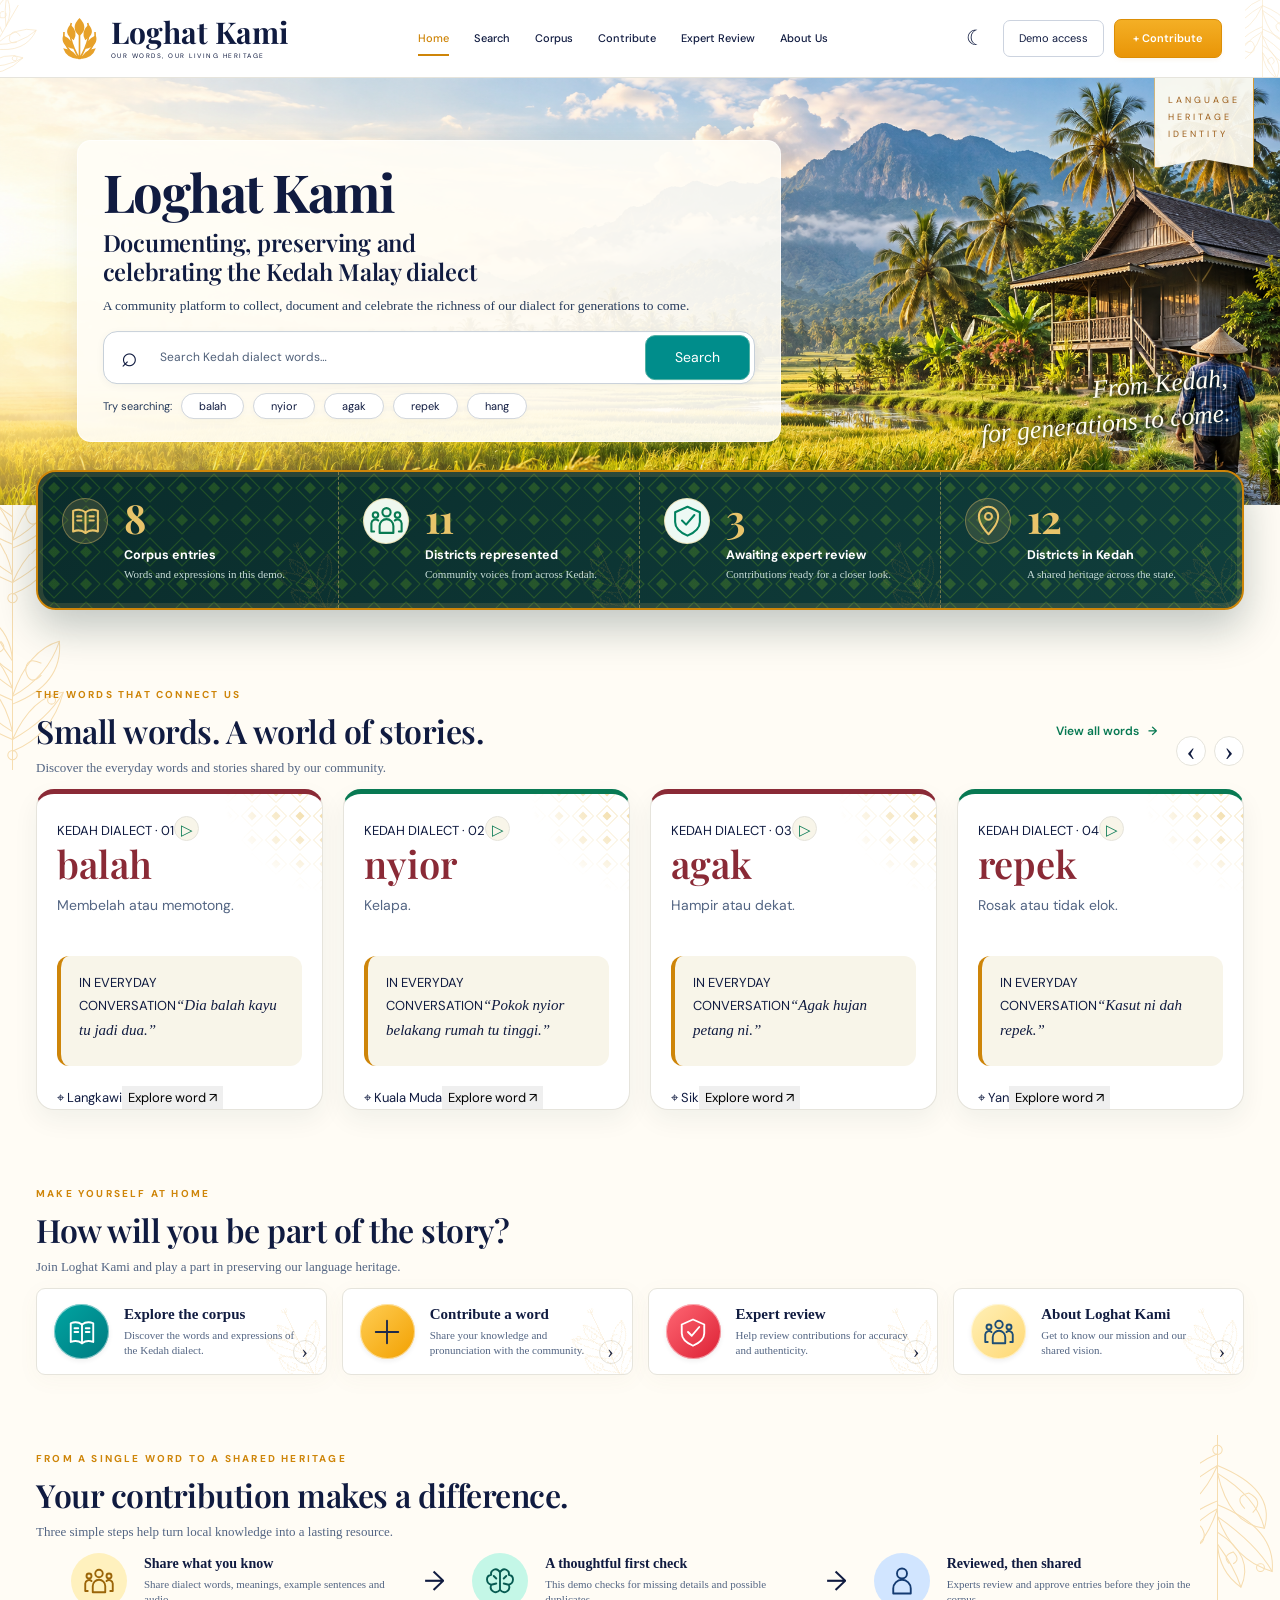
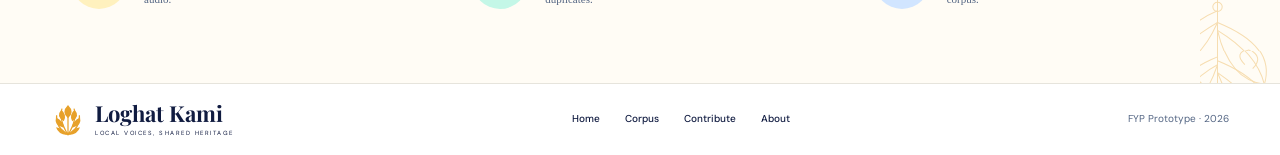
==== loghat-kami/index.html @ 86fd9ef3 "Design interface" ====
<!DOCTYPE html>
<html lang="en" data-theme="light">

<head>
    <meta charset="UTF-8">
    <script>
        try {
            document.documentElement.dataset.theme = JSON.parse(localStorage.getItem("lk-theme")) || "light"
        } catch {}
    </script>
    <meta name="viewport" content="width=device-width, initial-scale=1.0">
    <meta name="description" content="Loghat Kami — documenting and preserving the Kedah Malay dialect.">
    <title>Home · Loghat Kami</title>
    <link rel="stylesheet" href="css/style.css">
    <link rel="stylesheet" href="css/heritage.css">
    <link rel="stylesheet" href="css/home-lower.css">
    <script src="js/data.js" defer></script>
    <script src="js/app.js" defer></script>
</head>

<body><a class="skip" href="#main">Skip to content</a>
    <header><a class="brand" href="index.html"><span class="brand-icon" aria-hidden="true"><svg viewBox="0 0 50 60"
                    fill="none" xmlns="http://www.w3.org/2000/svg">
                    <path d="M25 55V9M25 55Q4 42 6 22M25 55Q46 42 44 22M25 55Q9 28 15 11M25 55Q41 28 35 11"
                        stroke="currentColor" stroke-width="2" />
                    <path
                        d="M25 5Q13 17 25 27Q37 17 25 5M14 13Q4 24 18 32Q24 22 14 13M36 13Q46 24 32 32Q26 22 36 13M5 26Q1 39 18 43Q18 32 5 26M45 26Q49 39 32 43Q32 32 45 26M5 42Q9 54 23 55Q19 44 5 42M45 42Q41 54 27 55Q31 44 45 42"
                        fill="currentColor" />
                </svg></span><span>Loghat Kami<small>OUR WORDS, OUR LIVING HERITAGE</small></span></a>
        <nav aria-label="Main navigation"><a href="index.html" aria-current="page">Home</a><a href="corpus.html?q=" class="search-nav">Search</a><a href="corpus.html">Corpus</a><a href="contribute.html">Contribute</a><a href="review.html">Expert Review</a><a href="about.html">About Us</a></nav>
        <div class="nav-actions"><button id="theme" class="icon-button" aria-label="Toggle colour theme">☀</button><button id="profile" class="outline">Demo access</button><a class="button gold small" href="contribute.html">+
                Contribute</a></div>
    </header>
    <main id="main" class="home-page">
        <section class="hero">
            <img class="hero-image" src="assets/kedah-heritage.png" alt="Golden Kedah paddy fields beneath mountains, with coconut palms, a traditional wooden house and a farmer." width="2172" height="724" fetchpriority="high">
            <div class="hero-content">
                <h1>Loghat Kami</h1>
                <h2>Documenting, preserving and<br>celebrating the Kedah Malay dialect</h2>
                <p>A community platform to collect, document and celebrate the richness of our dialect for generations to come.</p>
                <form class="search hero-search" action="corpus.html"><span aria-hidden="true">⌕</span><input name="q" aria-label="Search Kedah dialect words" placeholder="Search Kedah dialect words…"><button aria-label="Search">Search</button></form>
                <div class="suggestions"><span>Try searching:</span><a href="corpus.html?q=balah">balah</a><a href="corpus.html?q=nyior">nyior</a><a href="corpus.html?q=agak">agak</a><a href="corpus.html?q=repek">repek</a><a href="corpus.html?q=hang">hang</a></div>
            </div>
            <div class="heritage-ribbon">LANGUAGE<br>HERITAGE<br>IDENTITY</div>
            <div class="hero-note"><strong>From Kedah,<br>for generations to come.</strong></div>
        </section>
        <div class="home-lower">
            <section class="stats" id="home-stats" aria-label="Demo corpus statistics"></section>
            <section class="section featured-section">
                <div class="section-heading">
                    <div><span class="section-kicker">THE WORDS THAT CONNECT US</span>
                        <h2>Small words. A world of stories.</h2>
                        <p>Discover the everyday words and stories shared by our community.</p>
                    </div><a href="corpus.html" class="text-link">View all words &nbsp; →</a></div>
                <div class="featured-shell"><button class="carousel-arrow previous" id="featured-previous" aria-label="Previous featured words">‹</button>
                    <div id="featured" class="word-grid"></div><button class="carousel-arrow next" id="featured-next" aria-label="Next featured words">›</button></div>
            </section>
            <section class="section journey-section">
                <div class="section-heading">
                    <div><span class="section-kicker">MAKE YOURSELF AT HOME</span>
                        <h2>How will you be part of the story?</h2>
                        <p>Join Loghat Kami and play a part in preserving our language heritage.</p>
                    </div>
                </div>
                <div class="journey-grid">
                    <a class="journey-card" href="corpus.html"><span class="journey-icon teal">▤</span><span><strong>Explore the corpus</strong><small>Discover the words and expressions of the Kedah dialect.</small></span><b aria-hidden="true">›</b></a>
                    <a class="journey-card" href="contribute.html"><span class="journey-icon amber">＋</span><span><strong>Contribute a word</strong><small>Share your knowledge and pronunciation with the community.</small></span><b aria-hidden="true">›</b></a>
                    <a class="journey-card" href="review.html"><span class="journey-icon red">♧</span><span><strong>Expert review</strong><small>Help review contributions for accuracy and authenticity.</small></span><b aria-hidden="true">›</b></a>
                    <a class="journey-card" href="about.html"><span class="journey-icon cream">♧</span><span><strong>About Loghat Kami</strong><small>Get to know our mission and our shared vision.</small></span><b aria-hidden="true">›</b></a>
                </div>
            </section>
            <section class="section how-section">
                <div class="section-heading">
                    <div><span class="section-kicker">FROM A SINGLE WORD TO A SHARED HERITAGE</span>
                        <h2>Your contribution makes a difference.</h2>
                        <p>Three simple steps help turn local knowledge into a lasting resource.</p>
                    </div>
                </div>
                <div class="how-grid">
                    <div><span class="how-icon">♧</span><span><h3>Share what you know</h3><p>Share dialect words, meanings, example sentences and audio.</p></span></div><span class="flow-arrow" aria-hidden="true">→</span>
                    <div><span class="how-icon mint">✧</span><span><h3>A thoughtful first check</h3><p>This demo checks for missing details and possible duplicates.</p></span></div><span class="flow-arrow" aria-hidden="true">→</span>
                    <div><span class="how-icon blue">♙</span><span><h3>Reviewed, then shared</h3><p>Experts review and approve entries before they join the corpus.</p></span></div>
                </div>
            </section>
        </div>
    </main>
    <footer><a class="brand" href="index.html"><span class="brand-icon" aria-hidden="true"><svg viewBox="0 0 50 60"
                    fill="none" xmlns="http://www.w3.org/2000/svg">
                    <path d="M25 55V9M25 55Q4 42 6 22M25 55Q46 42 44 22M25 55Q9 28 15 11M25 55Q41 28 35 11"
                        stroke="currentColor" stroke-width="2" />
                    <path
                        d="M25 5Q13 17 25 27Q37 17 25 5M14 13Q4 24 18 32Q24 22 14 13M36 13Q46 24 32 32Q26 22 36 13M5 26Q1 39 18 43Q18 32 5 26M45 26Q49 39 32 43Q32 32 45 26M5 42Q9 54 23 55Q19 44 5 42M45 42Q41 54 27 55Q31 44 45 42"
                        fill="currentColor" />
                </svg></span><span>Loghat Kami<small>LOCAL VOICES, SHARED HERITAGE</small></span></a>
        <nav class="footer-nav" aria-label="Footer navigation"><a href="index.html">Home</a><a href="corpus.html">Corpus</a><a href="contribute.html">Contribute</a><a href="about.html">About</a></nav><span>FYP Prototype · 2026</span>
    </footer>
    <dialog id="detail"><button class="dialog-close icon-button" aria-label="Close">✕</button>
        <div id="detail-content"></div>
    </dialog>
    <div id="toast" role="status"></div>
</body>

</html>
---- loghat-kami/css/style.css ----
@import url('https://fonts.googleapis.com/css2?family=DM+Sans:wght@400;500;600;700&family=Playfair+Display:ital,wght@0,500;0,600;0,700;1,500;1,600&display=swap');
:root {
    --bg: #071c22;
    --surface: #0d2830;
    --surface2: #12343c;
    --text: #f2f0e8;
    --muted: #a0b4b5;
    --line: #28434a;
    --gold: #e4bd74;
    --gold-dark: #302611;
    --green: #78d5ae;
    --shadow: 0 16px 45px #0002;
    color-scheme: dark
}

html[data-theme=light] {
    --bg: #f8f5ed;
    --surface: #fffdf7;
    --surface2: #ecefe5;
    --text: #173632;
    --muted: #5b716c;
    --line: #d6dcd0;
    --gold: #936322;
    --gold-dark: #fff6e3;
    --green: #237b57;
    color-scheme: light
}

* {
    box-sizing: border-box
}

body {
    margin: 0;
    background: var(--bg);
    color: var(--text);
    font: 14px/1.65 'DM Sans', Arial, sans-serif
}

h1,
h2,
h3,
.brand {
    font-family: 'Playfair Display', Georgia, serif
}

h1,
h2,
h3,
p {
    margin-top: 0
}

h1 {
    font-size: clamp(38px, 4.6vw, 68px);
    line-height: 1.15;
    font-weight: 500;
    letter-spacing: -1.5px
}

h2 {
    font-size: 30px;
    line-height: 1.3;
    font-weight: 500
}

h3 {
    font-size: 29px;
    margin-bottom: 8px
}

a {
    color: inherit;
    text-decoration: none
}

button,
input,
textarea,
select {
    font: inherit
}

button,
a,
input,
select,
textarea {
    -webkit-tap-highlight-color: transparent
}

button,
.button {
    cursor: pointer
}

button:focus-visible,
a:focus-visible {
    outline: 3px solid var(--gold);
    outline-offset: 4px
}

button {
    border: 0
}

header {
    height: 100px;
    display: flex;
    align-items: center;
    justify-content: space-between;
    padding: 0 5%;
    gap: 25px;
    border-bottom: 1px solid var(--line)
}

.brand {
    display: flex;
    align-items: center;
    gap: 10px;
    font-size: 28px;
    font-weight: 600;
    white-space: nowrap;
    line-height: 1.2
}

.brand-icon {
    font-size: 55px;
    color: var(--gold);
    line-height: 1
}

.brand small {
    display: block;
    font: 8px/2.5 'DM Sans', Arial, sans-serif;
    letter-spacing: 2px
}

.nav-actions,
nav {
    display: flex;
    align-items: center;
    gap: 24px
}

nav a {
    font-size: 12px;
    position: relative;
    padding: 38px 0
}

nav a[aria-current] {
    color: var(--gold)
}

nav a[aria-current]:after {
    content: '';
    position: absolute;
    height: 2px;
    background: var(--gold);
    bottom: 23px;
    left: 0;
    right: 0
}

.nav-actions {
    gap: 12px
}

.button,
button.gold {
    display: inline-flex;
    align-items: center;
    justify-content: center;
    border-radius: 5px;
    padding: 13px 22px;
    font-weight: 600
}

.gold {
    background: #e4bd74;
    color: #192b26
}

.small {
    padding: 10px 17px
}

.outline {
    background: transparent;
    border: 1px solid var(--line);
    border-radius: 5px;
    color: var(--text);
    padding: 10px 16px
}

.icon-button {
    background: transparent;
    color: var(--gold);
    font-size: 22px;
    padding: 8px
}

.hero {
    position: relative;
    min-height: 580px;
    background: linear-gradient(90deg, #061d23 1%, #061d23e8 27%, #061d2350 65%, #061d230a), url('../assets/kedah.svg') center 58%/cover;
    color: #fff7e8;
    padding: 66px 7% 85px;
    overflow: hidden
}

.hero:before {
    content: '✥';
    position: absolute;
    left: -50px;
    top: 25px;
    font-size: 250px;
    opacity: .1;
    color: #f0c879
}

.hero-content {
    position: relative;
    max-width: 610px
}

.eyebrow {
    font-size: 10px;
    letter-spacing: 2.8px;
    color: var(--gold);
    font-weight: 700;
    display: block;
    margin-bottom: 18px
}

.hero h1 {
    margin-bottom: 22px
}

.hero h1 em,
h1 em {
    color: #e8c98b;
    font-weight: 500
}

.hero p {
    max-width: 460px;
    color: #ccd5cc;
    font-size: 15px;
    line-height: 1.8;
    margin-bottom: 28px
}

.search {
    display: flex;
    align-items: center;
    background: var(--surface);
    border: 1px solid var(--line);
    border-radius: 6px;
    padding: 5px 6px 5px 16px;
    gap: 10px
}

.search input {
    border: 0 !important;
    background: transparent !important;
    margin: 0 !important;
    box-shadow: none !important;
    min-width: 0;
    width: 100%;
    padding: 10px !important;
    color: var(--text)
}

.hero-search {
    max-width: 530px;
    background: #092b30;
    border-color: #4c7669;
    color: #eee
}

.hero-search input {
    color: #fff
}

.search button {
    background: #e4bd74;
    color: #16302d;
    border-radius: 4px;
    padding: 11px 21px
}

.suggestions {
    display: flex;
    align-items: center;
    gap: 10px;
    color: #c4cfc6;
    font-size: 11px;
    margin-top: 14px
}

.suggestions a {
    border: 1px solid #7c95826b;
    padding: 3px 15px;
    border-radius: 20px
}

.hero-note {
    position: absolute;
    right: 7%;
    bottom: 120px;
    text-align: right;
    display: grid;
    gap: 13px
}

.hero-note strong {
    font: italic 30px/1.4 Georgia, serif;
    color: #fff0c9
}

.hero-note span {
    font-size: 9px;
    letter-spacing: 2px
}

.hero-bottom {
    position: absolute;
    bottom: 0;
    left: 0;
    right: 0;
    padding: 20px 7%;
    background: #09232bbf;
    border-top: 1px solid #d4b56a33;
    font-size: 9px;
    letter-spacing: 2px;
    display: flex;
    justify-content: space-between;
    color: #e6d1a4
}

.stats {
    display: grid;
    grid-template-columns: repeat(4, 1fr);
    margin: 0 7%;
    border-bottom: 1px solid var(--line)
}

.stat {
    padding: 26px 25px;
    display: flex;
    gap: 16px;
    align-items: center;
    border-right: 1px solid var(--line)
}

.stat:last-child {
    border: 0
}

.stat-icon {
    font-size: 25px;
    color: var(--gold)
}

.stat strong {
    display: block;
    font: 26px Georgia, serif;
    line-height: 1.4
}

.stat small {
    font-size: 10px;
    color: var(--muted)
}

.section {
    margin: 55px 7%
}

.section-heading {
    display: flex;
    align-items: end;
    justify-content: space-between;
    gap: 20px;
    margin-bottom: 25px
}

.section-heading h2 {
    margin: 0
}

.section-heading .eyebrow {
    margin-bottom: 8px
}

.text-link {
    font-size: 12px;
    color: var(--gold)
}

.word-grid {
    display: grid;
    grid-template-columns: repeat(4, minmax(0, 1fr));
    gap: 20px
}

.word-card {
    border: 1px solid var(--line);
    background: var(--surface);
    border-radius: 8px;
    overflow: hidden;
    transition: transform .2s, box-shadow .2s
}

.word-card:hover {
    transform: translateY(-4px);
    box-shadow: var(--shadow)
}

.word-body {
    padding: 22px 20px 15px;
    min-height: 183px
}

.word-title {
    display: flex;
    justify-content: space-between;
    align-items: start
}

.word-title h3 {
    font-size: 29px
}

.audio-button {
    border: 1px solid var(--line);
    background: var(--surface2);
    color: var(--gold);
    border-radius: 50%;
    width: 31px;
    height: 31px
}

.word-card p {
    color: var(--muted);
    font-size: 12px;
    min-height: 40px;
    margin-bottom: 12px
}

.word-meta {
    display: flex;
    justify-content: space-between;
    font-size: 10px;
    color: var(--muted)
}

.badge {
    font-size: 9px;
    display: inline-block;
    border: 1px solid #59947a66;
    color: var(--green);
    background: #4b997515;
    padding: 3px 8px;
    border-radius: 20px
}

.word-landscape {
    height: 105px;
    background: linear-gradient(0deg, #092b3033, #092b3000), url('../assets/kedah.svg') center 60%/cover;
    border-top: 1px solid var(--line);
    display: flex;
    align-items: end;
    justify-content: end;
    padding: 10px
}

.word-landscape button {
    font-size: 10px;
    background: #072329c9;
    color: #fff;
    border: 1px solid #ffffff33;
    padding: 5px 10px;
    border-radius: 3px
}

.word-card:nth-child(2n) .word-landscape {
    background-position: 85% 65%
}

.journey {
    display: grid;
    grid-template-columns: 1.1fr 1fr;
    background: var(--surface);
    border: 1px solid var(--line);
    padding: 38px 45px;
    border-radius: 8px;
    gap: 70px
}

.journey p {
    color: var(--muted);
    font-size: 13px
}

.steps>div {
    display: flex;
    gap: 20px;
    margin: 0 0 20px
}

.steps b {
    font: italic 24px Georgia;
    color: var(--gold);
    border-bottom: 1px solid var(--line)
}

.steps span {
    font-size: 12px;
    color: var(--muted)
}

.steps strong {
    display: block;
    font-size: 14px;
    color: var(--text)
}

footer {
    margin-top: 70px;
    padding: 32px 7%;
    border-top: 1px solid var(--line);
    display: flex;
    align-items: center;
    justify-content: space-between;
    gap: 25px
}

footer .brand {
    font-size: 23px
}

footer p,
footer>span {
    font-size: 11px;
    color: var(--muted);
    margin: 0
}

.page {
    max-width: 1250px;
    margin: 0 auto;
    padding: 45px 45px 20px;
    min-height: 65vh
}

.page-intro {
    margin: 0 0 30px;
    max-width: 800px
}

.page-intro h1 {
    font-size: 43px;
    margin-bottom: 14px
}

.page-intro p,
.muted {
    color: var(--muted);
    font-size: 12px
}

.panel {
    padding: 27px;
    background: var(--surface);
    border: 1px solid var(--line);
    border-radius: 8px
}

.panel h2 {
    font-size: 23px;
    margin-bottom: 15px
}

.panel p {
    line-height: 1.8
}

.workflow {
    display: flex;
    gap: 35px;
    padding: 17px 0;
    margin-bottom: 26px;
    border-block: 1px solid var(--line);
    color: var(--muted);
    font-size: 12px
}

.workflow .active {
    color: var(--gold)
}

.contribution-layout {
    display: grid;
    grid-template-columns: 1.3fr 1fr;
    gap: 24px
}

label {
    display: block;
    font-size: 12px;
    margin: 17px 0
}

input,
textarea,
select {
    width: 100%;
    padding: 12px 14px;
    background: var(--bg);
    color: var(--text);
    border: 1px solid var(--line);
    border-radius: 5px;
    margin-top: 7px
}

input:focus,
textarea:focus,
select:focus {
    outline: 1px solid var(--gold)
}

textarea {
    resize: vertical;
    min-height: 95px
}

.location-card {
    background: var(--surface2);
    display: flex;
    align-items: center;
    gap: 15px;
    padding: 20px;
    font-size: 30px;
    color: var(--gold);
    border-radius: 5px
}

.location-card strong {
    display: block;
    font-size: 12px;
    color: var(--text)
}

.location-card small {
    font-size: 10px;
    display: block;
    color: var(--muted)
}

.upload {
    display: flex;
    align-items: center;
    flex-direction: column;
    border: 1px dashed #72918c;
    border-radius: 6px;
    padding: 20px 12px;
    gap: 8px;
    color: var(--gold);
    font-size: 22px
}

.upload strong {
    font-size: 12px
}

.upload small {
    font-size: 10px;
    color: var(--muted)
}

.upload input {
    font-size: 10px;
    padding: 6px
}

.full {
    width: 100%
}

audio {
    width: 100%;
    margin: 10px 0
}

.notice {
    display: flex;
    align-items: start;
    gap: 12px;
    border: 1px solid #5483a44d;
    background: #5180aa12;
    padding: 16px 20px;
    color: var(--muted);
    font-size: 12px;
    border-radius: 6px;
    margin: 20px 0
}

.form-actions {
    grid-column: 1/-1;
    display: flex;
    justify-content: end;
    gap: 12px
}

.toolbar {
    display: flex;
    gap: 14px;
    align-items: center;
    margin-top: 28px
}

.toolbar .search {
    flex: 1
}

.toolbar select {
    width: 180px;
    margin: 0
}

.toolbar button {
    white-space: nowrap
}

.pagination {
    display: flex;
    justify-content: center;
    gap: 8px;
    margin: 25px
}

.pagination button {
    padding: 7px 14px;
    border-radius: 4px;
    background: var(--surface);
    color: var(--text);
    border: 1px solid var(--line)
}

.pagination button.active {
    background: var(--gold);
    color: var(--bg)
}

.screen-grid,
.about-grid {
    display: grid;
    grid-template-columns: 1fr 1fr;
    gap: 24px
}

.score {
    width: 120px;
    height: 120px;
    border-radius: 50%;
    border: 9px solid var(--green);
    display: flex;
    align-items: center;
    justify-content: center;
    font: 26px Georgia;
    color: var(--green);
    margin: 25px auto
}

.checklist {
    padding-left: 20px;
    line-height: 2.3;
    font-size: 12px
}

.review-grid {
    display: grid;
    grid-template-columns: 300px 1fr;
    gap: 24px;
    margin-top: 25px
}

.page .stats {
    margin: 0
}

.review-item {
    display: block;
    text-align: left;
    background: var(--bg);
    color: var(--text);
    border: 1px solid var(--line);
    padding: 14px;
    width: 100%;
    border-radius: 5px;
    margin-top: 12px
}

.review-item.selected {
    border-color: var(--gold)
}

.review-item small {
    display: block;
    color: var(--muted)
}

.review-actions {
    display: flex;
    gap: 10px;
    flex-wrap: wrap;
    margin-top: 25px
}

.danger {
    color: #f5a395;
    border-color: #934e4e
}

.table-wrap {
    overflow-x: auto;
    grid-column: 1/-1
}

table {
    width: 100%;
    border-collapse: collapse;
    text-align: left;
    background: var(--surface);
    font-size: 12px
}

th,
td {
    padding: 16px;
    border-bottom: 1px solid var(--line)
}

th {
    color: var(--gold)
}

.empty {
    text-align: center;
    padding: 50px;
    grid-column: 1/-1;
    border: 1px dashed var(--line);
    border-radius: 8px;
    color: var(--muted)
}

dialog {
    max-width: 550px;
    width: 90%;
    background: var(--surface);
    color: var(--text);
    border: 1px solid var(--line);
    border-radius: 10px;
    padding: 35px;
    box-shadow: var(--shadow)
}

dialog::backdrop {
    background: #0009;
    backdrop-filter: blur(4px)
}

.dialog-close {
    position: absolute;
    right: 12px;
    top: 10px
}

dl {
    display: grid;
    grid-template-columns: 95px 1fr;
    gap: 12px;
    font-size: 12px
}

dt {
    color: var(--muted)
}

dd {
    margin: 0;
    overflow-wrap: anywhere
}

#toast {
    position: fixed;
    bottom: 25px;
    left: 50%;
    transform: translateX(-50%);
    padding: 14px 24px;
    background: var(--text);
    color: var(--bg);
    border-radius: 6px;
    box-shadow: var(--shadow);
    display: none;
    z-index: 20;
    max-width: 90%;
    font-size: 12px
}

.skip {
    position: absolute;
    top: -80px
}

.skip:focus {
    top: 5px;
    left: 5px;
    background: var(--surface);
    padding: 10px;
    z-index: 100
}

.sr-only {
    position: absolute;
    width: 1px;
    height: 1px;
    overflow: hidden;
    clip: rect(0, 0, 0, 0)
}

.panel .eyebrow {
    margin-top: 10px
}

.review-edit {
    display: grid;
    grid-template-columns: 1fr 1fr;
    gap: 0 15px
}

.review-edit .span {
    grid-column: 1/-1
}

button:disabled {
    opacity: .5;
    cursor: not-allowed
}

@media(min-width:1600px) {
    header {
        padding-inline: 7%
    }
    .hero {
        min-height: 650px;
        padding-top: 95px
    }
    .hero-content {
        max-width: 660px
    }
}

@media(max-width:1100px) {
    header {
        height: auto;
        flex-wrap: wrap;
        padding: 20px 5%
    }
    nav {
        order: 3;
        width: 100%;
        justify-content: center
    }
    nav a {
        padding: 10px 0
    }
    nav a[aria-current]:after {
        bottom: 0
    }
    .word-grid {
        grid-template-columns: repeat(2, 1fr)
    }
    .hero-note {
        right: 5%
    }
    .hero-content {
        max-width: 560px
    }
    .stat {
        padding: 22px 10px;
        gap: 10px
    }
    .journey {
        gap: 30px
    }
    .toolbar {
        flex-wrap: wrap
    }
    .toolbar .search {
        flex-basis: 100%
    }
}

@media(max-width:650px) {
    header {
        gap: 12px
    }
    .brand {
        font-size: 24px
    }
    .nav-actions {
        margin-left: auto
    }
    .nav-actions .small {
        display: none
    }
    #profile {
        font-size: 10px;
        padding: 7px
    }
    nav {
        gap: 20px;
        overflow: auto;
        justify-content: flex-start
    }
    nav a {
        font-size: 11px;
        white-space: nowrap
    }
    .hero {
        padding: 45px 6% 95px;
        min-height: 570px;
        background-position: 65% center
    }
    .hero-note {
        display: none
    }
    .hero h1 {
        font-size: 46px
    }
    .hero p {
        font-size: 13px
    }
    .hero-bottom {
        font-size: 8px;
        padding: 20px 6%
    }
    .hero-bottom span {
        display: none
    }
    .suggestions {
        gap: 6px
    }
    .suggestions a {
        padding: 3px 10px
    }
    .stats {
        grid-template-columns: repeat(2, 1fr);
        margin: 0 6%
    }
    .stat {
        border-bottom: 1px solid var(--line);
        padding: 20px 8px
    }
    .stat:nth-child(2) {
        border-right: 0
    }
    .section {
        margin: 38px 6%
    }
    .section-heading {
        align-items: start
    }
    .section-heading h2 {
        font-size: 26px
    }
    .section-heading .text-link {
        max-width: 95px;
        text-align: right
    }
    .eyebrow {
        font-size: 8px;
        letter-spacing: 2px
    }
    .word-grid {
        gap: 12px
    }
    .word-body {
        padding: 17px 13px;
        min-height: 190px
    }
    .word-title h3 {
        font-size: 26px
    }
    .word-meta {
        gap: 5px;
        flex-wrap: wrap
    }
    .journey {
        grid-template-columns: 1fr;
        padding: 25px;
        gap: 20px
    }
    .page {
        padding: 30px 6%
    }
    .page-intro h1 {
        font-size: 34px
    }
    .contribution-layout,
    .screen-grid,
    .about-grid,
    .review-grid {
        grid-template-columns: 1fr
    }
    .workflow {
        gap: 15px;
        font-size: 10px
    }
    .panel {
        padding: 21px
    }
    .toolbar select {
        width: calc(50% - 8px)
    }
    .review-edit {
        grid-template-columns: 1fr
    }
    .review-edit .span {
        grid-column: auto
    }
    footer {
        flex-wrap: wrap;
        padding: 25px 6%;
        margin-top: 40px
    }
    footer p {
        display: none
    }
    .form-actions .button {
        font-size: 12px;
        padding: 12px
    }
    .review-actions button {
        flex: 1
    }
    .toolbar .outline {
        width: 100%
    }
}

.search button {
    flex-shrink: 0;
    white-space: nowrap
}

.brand-icon svg {
    display: block;
    width: 43px;
    height: 50px
}

.hero:before {
    content: '';
    width: 100px;
    height: 100px;
    left: -50px;
    top: 35px;
    border: 1px solid #d6b572;
    transform: rotate(45deg);
    box-shadow: 0 0 0 12px #d6b57222, 0 0 0 24px #d6b57222
}

.panel {
    position: relative
}

.panel:before {
    content: '';
    position: absolute;
    top: 7px;
    left: 7px;
    width: 13px;
    height: 13px;
    border-top: 1px solid var(--gold);
    border-left: 1px solid var(--gold);
    opacity: .6;
    pointer-events: none
}
---- loghat-kami/css/heritage.css ----
/* Shared heritage design: normal mode and night mode. */

:root,
html[data-theme="light"] {
    --bg: #fffcf5;
    --surface: #fff;
    --surface2: #f8f5e9;
    --text: #101b40;
    --muted: #536583;
    --line: #e6e4dc;
    --gold: #ce8509;
    --gold-dark: #fff0c7;
    --green: #087953;
    --shadow: 0 5px 22px #967c3a0b;
    --hero-wash: linear-gradient(90deg, #fffdf7f5 0%, #fffdf7dc 28%, #fffdf78a 45%, #fffdf700 68%);
    color-scheme: light
}

html[data-theme="dark"] {
    --bg: #0c1726;
    --surface: #132338;
    --surface2: #1b3045;
    --text: #f4efe2;
    --muted: #aebdd0;
    --line: #2c3e53;
    --gold: #eab654;
    --gold-dark: #332b1c;
    --green: #7bd4af;
    --shadow: 0 5px 22px #0002;
    --hero-wash: linear-gradient(90deg, #0c1726f5 0%, #0c1726dc 28%, #0c17268a 48%, #0c172611 80%);
    color-scheme: dark
}

body {
    background: var(--bg);
    font-size: 13px;
    position: relative
}

body:before,
body:after {
    content: '';
    position: absolute;
    z-index: -1;
    pointer-events: none;
    width: 130px;
    height: 320px;
    background: url('../assets/heritage-motif.svg') left top/125px auto repeat-y;
    opacity: .35;
    top: 450px
}

body:before {
    left: -50px
}

body:after {
    right: 0;
    bottom: 0;
    top: auto;
    width: 80px;
    transform: rotate(180deg)
}

header {
    height: 78px;
    padding: 0 4.5%;
    gap: 28px;
    background: var(--surface);
    position: relative;
    z-index: 2
}

header:before,
header:after {
    content: '';
    position: absolute;
    pointer-events: none;
    top: 0;
    bottom: 0;
    width: 70px;
    background: url('../assets/heritage-motif.svg') center/75px auto;
    opacity: .28
}

header:before {
    left: -36px;
    transform: rotate(30deg)
}

header:after {
    right: 0;
    width: 35px;
    transform: rotate(180deg)
}

.brand {
    font-size: 30px;
    gap: 10px;
    font-weight: 700;
    color: var(--text)
}

.brand small {
    font-size: 6.5px;
    letter-spacing: 1.5px;
    line-height: 2
}

.brand-icon {
    color: #e7a12a
}

.brand-icon svg {
    width: 43px;
    height: 49px
}

nav {
    gap: 25px
}

nav a {
    padding: 26px 0;
    font-size: 11px;
    font-weight: 500;
    white-space: nowrap
}

nav a[aria-current] {
    color: var(--gold)
}

nav a[aria-current]:after {
    bottom: 18px
}

.nav-actions {
    gap: 10px
}

.nav-actions .outline {
    padding: 8px 15px;
    font-size: 11px;
    border-color: #ccd3df
}

.nav-actions .small {
    padding: 9px 18px;
    font-size: 11px
}

.gold {
    background: linear-gradient(#f4af25, #e99507);
    color: #fff!important;
    border: 1px solid #dc8e06;
    box-shadow: 0 2px 4px #ce850911
}

.button,
button.gold,
.outline {
    border-radius: 7px
}

.icon-button {
    color: var(--text);
    font-size: 21px
}

.hero {
    min-height: 370px;
    padding: 34px 12% 25px;
    background: var(--hero-wash), url('../assets/kedah-heritage.png') center 57%/cover;
    color: var(--text);
    isolation: isolate
}

.hero:before {
    display: block;
    content: '';
    width: 145px;
    height: 100%;
    top: 0;
    left: -20px;
    transform: none;
    box-shadow: none;
    border: 0;
    background: url('../assets/heritage-motif.svg') center/140px 200px repeat-y;
    opacity: .55;
    z-index: -1
}

.hero-content {
    max-width: 690px
}

.hero h1 {
    font-size: clamp(46px, 4.7vw, 70px);
    font-weight: 700;
    letter-spacing: -2px;
    margin: 0 0 2px;
    line-height: 1.1
}

.hero h2 {
    font: 500 clamp(20px, 2.05vw, 29px)/1.18 'Playfair Display', Georgia, serif;
    margin: 6px 0 9px;
    letter-spacing: -.3px
}

.hero p {
    font: 15px/1.55 Georgia, serif;
    color: var(--text);
    max-width: 570px;
    margin-bottom: 18px
}

.hero-search {
    max-width: 690px;
    background: var(--surface);
    color: var(--text);
    border: 1px solid var(--line);
    border-radius: 14px;
    padding: 3px 4px 3px 17px;
    box-shadow: 0 2px 10px #10264a0b;
    gap: 12px
}

.hero-search>span {
    font-size: 28px;
    line-height: 1
}

.hero-search input {
    color: var(--text);
    font-size: 12px
}

.hero-search button {
    background: #008d8b;
    color: #fff;
    padding: 10px 29px;
    border: 1px solid #50b0a3;
    border-radius: 10px;
    font-size: 14px
}

.suggestions {
    color: var(--text);
    font-size: 10px;
    gap: 9px;
    margin-top: 9px;
    flex-wrap: wrap
}

.suggestions a {
    background: var(--surface);
    border: 1px solid var(--line);
    padding: 3px 17px;
    box-shadow: 0 2px 7px #172d4d07
}

.suggestions a:hover {
    border-color: var(--gold);
    color: var(--gold)
}

.hero-note {
    right: 9%;
    bottom: 145px;
    transform: rotate(-8deg);
    text-shadow: 0 2px 4px #34442d
}

.hero-note strong {
    color: #fffdf3;
    font: italic 27px/1.35 Georgia, serif;
    font-weight: 500
}

.heritage-ribbon {
    position: absolute;
    right: 2%;
    top: 0;
    letter-spacing: 3px;
    font-size: 9px;
    line-height: 1.9;
    padding: 22px 16px 31px;
    border: 1px solid #d59b35;
    border-top: none;
    color: #9b5c17;
    background: #fffcf1ed;
    clip-path: polygon(0 0, 100% 0, 100% 100%, 50% 90%, 0 100%)
}

.home-page .stats {
    position: relative;
    margin: 0 3%;
    padding: 0;
    gap: 15px;
    border: 0;
    transform: translateY(-1px)
}

.stat {
    background: var(--surface);
    border: 1px solid var(--line)!important;
    border-radius: 10px;
    box-shadow: var(--shadow);
    padding: 16px 20px;
    gap: 18px;
    position: relative;
    overflow: hidden;
    min-height: 105px
}

.stat:after,
.journey-card:after {
    content: '';
    position: absolute;
    pointer-events: none;
    right: -11px;
    bottom: -23px;
    width: 68px;
    height: 92px;
    background: url('../assets/heritage-motif.svg') center/65px auto;
    opacity: .22;
    transform: rotate(-25deg)
}

.stat-icon {
    flex: 0 0 58px;
    width: 58px;
    height: 58px;
    border-radius: 50%;
    display: grid;
    place-items: center;
    background: #fff6d9;
    color: #d69112;
    font-size: 33px
}

.stat:nth-child(2) .stat-icon {
    background: #eff8ef;
    color: #087a52
}

.stat:nth-child(3) .stat-icon {
    background: #edf9f4;
    color: #00815f
}

.stat strong {
    font: bold 27px/1.1 Georgia, serif;
    color: var(--text)
}

.stat-title {
    display: block;
    font: 15px/1.45 Georgia, serif;
    margin: 2px 0
}

.stat small {
    display: block;
    max-width: 190px;
    font: 11px/1.35 Georgia, serif;
    color: var(--muted)
}

.section {
    margin: 22px 4.2%
}

.section-heading {
    margin-bottom: 12px;
    align-items: center;
    gap: 14px
}

.section-heading h2 {
    font-weight: 700;
    font-size: 25px;
    line-height: 1.2;
    letter-spacing: -.5px;
    display: flex;
    align-items: center;
    gap: 10px
}

.heading-mark {
    color: #dc940e;
    font-size: 39px;
    line-height: .75;
    font-family: Georgia, serif
}

.section-heading p {
    font: 13px/1.4 Georgia, serif;
    color: var(--muted);
    margin: 3px 0 0 40px
}

.text-link {
    color: #1471bc;
    font-size: 12px;
    white-space: nowrap
}

.featured-shell {
    position: relative;
    padding: 0 8px
}

.home-page .word-grid {
    grid-template-columns: repeat(5, minmax(0, 1fr));
    gap: 14px
}

.word-card {
    background: linear-gradient(135deg, var(--surface), var(--surface) 65%, var(--surface2));
    border-radius: 9px;
    box-shadow: var(--shadow)
}

.word-body {
    padding: 14px 16px 11px;
    min-height: 0
}

.word-title {
    align-items: center;
    gap: 6px
}

.word-title h3 {
    font: bold 23px/1.15 Georgia, serif;
    margin-bottom: 4px
}

.audio-button {
    width: 25px;
    height: 25px;
    min-width: 25px;
    font-size: 12px;
    color: var(--green);
    background: var(--surface2)
}

.word-card p.word-meaning {
    min-height: 33px;
    color: var(--text);
    font: 13px/1.3 Georgia, serif;
    margin: 4px 0 9px
}

.word-context {
    display: flex;
    align-items: center;
    gap: 10px;
    min-height: 52px
}

.word-thumbnail {
    flex: 0 0 70px;
    height: 55px;
    border-radius: 5px;
    background: url('../assets/kedah-heritage.png') 75% 70%/250px auto;
    border: 1px solid var(--line)
}

.word-card:nth-child(2n) .word-thumbnail {
    background-position: 95% 45%
}

.word-card:nth-child(3n) .word-thumbnail {
    background-position: 50% 68%
}

.word-context q {
    font: 11px/1.35 Georgia, serif;
    color: var(--muted);
    overflow-wrap: anywhere
}

.word-meta {
    font-size: 9px;
    margin-top: 11px;
    align-items: center;
    gap: 6px
}

.word-meta button {
    border: 0;
    background: none;
    color: var(--gold);
    padding: 0;
    font-size: 9px;
    text-align: right
}

.carousel-arrow {
    position: absolute;
    width: 31px;
    height: 31px;
    border: 1px solid var(--line);
    border-radius: 50%;
    background: var(--surface);
    color: var(--text);
    font: 27px/1 Georgia;
    top: 45%;
    z-index: 1;
    box-shadow: var(--shadow)
}

.previous {
    left: -15px
}

.next {
    right: -15px
}

.journey-section {
    margin-top: 19px
}

.journey-grid {
    display: grid;
    grid-template-columns: repeat(4, minmax(0, 1fr));
    gap: 15px
}

.journey-card {
    display: flex;
    position: relative;
    overflow: hidden;
    align-items: center;
    gap: 15px;
    background: var(--surface);
    border: 1px solid var(--line);
    border-radius: 9px;
    padding: 15px 17px;
    box-shadow: var(--shadow);
    transition: border-color .2s, transform .2s
}

.journey-card:hover {
    border-color: var(--gold);
    transform: translateY(-3px)
}

.journey-icon {
    width: 55px;
    height: 55px;
    flex: 0 0 55px;
    display: grid;
    place-items: center;
    border-radius: 50%;
    font-size: 31px;
    box-shadow: inset 0 0 0 1px #ffffff80, 0 2px 5px #0001
}

.teal {
    background: linear-gradient(135deg, #00a5a2, #007a80);
    color: #fff
}

.amber {
    background: linear-gradient(135deg, #ffce55, #f2a000);
    color: #1d294a
}

.red {
    background: linear-gradient(135deg, #ff6774, #dc2134);
    color: #fff
}

.cream {
    background: linear-gradient(135deg, #fff0b8, #ffd873);
    color: #1f4e75
}

.journey-card strong {
    display: block;
    font: bold 15px/1.2 Georgia, serif;
    margin-bottom: 5px
}

.journey-card small {
    display: block;
    font: 11px/1.35 Georgia, serif;
    color: var(--muted)
}

.journey-card>b {
    position: absolute;
    bottom: 10px;
    right: 9px;
    font: 19px Georgia;
    background: var(--surface);
    border: 1px solid var(--line);
    border-radius: 50%;
    width: 24px;
    height: 24px;
    display: grid;
    place-items: center
}

.journey-card>span:nth-child(2) {
    padding-right: 11px
}

.how-section {
    margin-top: 15px;
    margin-bottom: 14px
}

.how-section .section-heading h2 {
    font-size: 20px
}

.how-section .section-heading p {
    font-size: 12px
}

.how-grid {
    display: grid;
    grid-template-columns: 1fr 30px 1fr 30px 1fr;
    gap: 18px;
    padding: 0 35px;
    align-items: center
}

.how-grid>div {
    display: flex;
    align-items: center;
    gap: 17px
}

.how-icon {
    display: grid;
    place-items: center;
    width: 56px;
    height: 56px;
    flex: 0 0 56px;
    background: #fff1be;
    color: #9b6509;
    border-radius: 50%;
    font-size: 33px
}

.how-icon.mint {
    background: #c4f7e7;
    color: #075b52
}

.how-icon.blue {
    background: #d1e5ff;
    color: #143b72
}

.how-grid h3 {
    font: bold 14px/1.2 Georgia, serif;
    margin-bottom: 5px
}

.how-grid p {
    font: 11px/1.35 Georgia, serif;
    margin: 0;
    color: var(--muted)
}

.flow-arrow {
    font-size: 27px;
    color: var(--text)
}

footer {
    background: var(--surface);
    margin-top: 25px;
    padding: 16px 4%;
    gap: 20px
}

.home-page+footer {
    margin-top: 10px
}

footer .brand {
    font-size: 22px
}

footer .brand small {
    font-size: 6px
}

footer .brand-icon svg {
    height: 36px;
    width: 34px
}

footer p,
footer>span {
    font-size: 10px
}

html[data-theme="dark"] .stat-icon {
    background: var(--surface2);
    color: var(--gold)
}

html[data-theme="dark"] .hero h2,
html[data-theme="dark"] .hero p {
    color: var(--text)
}


/* Shared inner-page treatment. */

.page {
    max-width: 1280px;
    padding: 35px 45px 20px
}

.page-intro {
    max-width: none;
    border: 1px solid var(--line);
    padding: 28px 35px;
    border-radius: 12px;
    background: linear-gradient(90deg, var(--surface) 45%, transparent), url('../assets/kedah-heritage.png') right 50%/cover;
    position: relative;
    overflow: hidden;
    margin-bottom: 24px
}

.page-intro:after {
    content: '';
    position: absolute;
    right: 0;
    top: 0;
    width: 85px;
    height: 100%;
    background: url('../assets/heritage-motif.svg') right/90px auto;
    opacity: .25;
    pointer-events: none
}

.page-intro .eyebrow {
    font-size: 9px;
    margin-bottom: 8px
}

.page-intro h1 {
    font-size: 34px;
    font-weight: 600;
    letter-spacing: -.7px;
    margin-bottom: 10px;
    max-width: 750px
}

.page-intro h1 em {
    color: var(--gold)
}

.page-intro p {
    max-width: 650px;
    color: var(--muted);
    font-size: 12px;
    background: var(--surface);
    border-radius: 4px;
    width: fit-content;
    padding-right: 10px
}

.panel {
    border-radius: 10px;
    box-shadow: var(--shadow);
    background: var(--surface);
    padding: 26px
}

.panel:before {
    border-color: #deb35d;
    top: 9px;
    left: 9px
}

.panel h2 {
    font-size: 23px;
    font-weight: 600
}

.workflow {
    background: var(--surface);
    border: 1px solid var(--line);
    border-radius: 8px;
    padding: 14px 22px;
    justify-content: space-between;
    gap: 15px
}

.workflow .active {
    color: var(--green);
    font-weight: 600
}

.notice {
    color: var(--muted);
    background: var(--surface2);
    border-color: var(--line);
    border-left: 3px solid var(--gold);
    padding: 13px 17px
}

.contribution-layout {
    gap: 24px
}

label {
    font-size: 12px;
    font-weight: 500
}

input,
textarea,
select {
    background: var(--bg);
    border-color: var(--line);
    font-size: 12px;
    border-radius: 6px;
    padding: 11px 13px
}

.location-card {
    background: var(--surface2);
    color: var(--gold);
    border: 1px solid var(--line);
    padding: 18px
}

.upload {
    border-color: #bccfc3;
    background: var(--surface2)
}

.upload strong {
    color: var(--green)
}

.toolbar .search {
    background: var(--surface)
}

.toolbar select {
    background: var(--surface)
}

.page .word-grid {
    grid-template-columns: repeat(4, minmax(0, 1fr))
}

.page .stats {
    gap: 15px;
    border: 0
}

.page .stat {
    padding: 17px 15px
}

.page .stat-icon {
    width: 42px;
    height: 42px;
    flex-basis: 42px;
    font-size: 25px
}

.page .stat small {
    font-size: 10px
}

.review-grid {
    grid-template-columns: 285px 1fr
}

.review-item {
    background: var(--bg);
    border-radius: 7px
}

.review-item.selected {
    border-color: var(--gold);
    box-shadow: inset 3px 0 var(--gold)
}

.review-item strong {
    font: 600 20px Georgia, serif
}

.danger {
    color: #b54246;
    border-color: #dbafb0
}

.table-wrap {
    border: 1px solid var(--line);
    border-radius: 8px
}

th {
    background: var(--surface2);
    color: var(--text)
}

.badge {
    font-size: 10px
}

.pagination button.active {
    color: var(--surface)
}

.screen-grid .panel .button {
    margin-top: 10px
}

dl {
    font-size: 13px;
    gap: 15px
}

dialog {
    border-radius: 12px
}

.score {
    box-shadow: 0 0 0 8px var(--surface2)
}

@media(min-width:1600px) {
    header {
        padding-inline: 7%
    }
    .hero {
        min-height: 410px;
        padding: 38px 12% 25px
    }
    .hero-content {
        max-width: 760px
    }
    .hero-search {
        max-width: 730px
    }
    .home-page .stats {
        margin-inline: 5%
    }
    .section {
        margin-inline: 6%
    }
}

@media(max-width:1150px) {
    header {
        height: auto;
        min-height: 76px;
        flex-wrap: wrap;
        padding: 13px 4%;
        gap: 12px
    }
    .brand {
        font-size: 26px
    }
    nav {
        order: 3;
        width: 100%;
        justify-content: center;
        gap: 30px
    }
    nav a {
        padding: 3px 0 8px
    }
    nav a[aria-current]:after {
        bottom: 2px
    }
    .nav-actions {
        margin-left: auto
    }
    .hero {
        padding-left: 8%;
        min-height: 355px
    }
    .hero h1 {
        font-size: 57px
    }
    .hero-content {
        max-width: 640px
    }
    .hero h2 {
        font-size: 25px
    }
    .hero-note {
        right: 7%;
        bottom: 150px
    }
    .hero-note strong {
        font-size: 21px
    }
    .hero p {
        max-width: 500px
    }
    .stat {
        padding: 13px;
        gap: 10px
    }
    .stat-icon {
        width: 46px;
        height: 46px;
        flex-basis: 46px;
        font-size: 27px
    }
    .stat-title {
        font-size: 13px
    }
    .stat small {
        font-size: 10px
    }
    .home-page .word-grid {
        grid-template-columns: repeat(5, minmax(0, 1fr));
        gap: 10px
    }
    .word-body {
        padding: 12px
    }
    .word-thumbnail {
        flex-basis: 50px;
        height: 47px
    }
    .word-context {
        gap: 7px
    }
    .word-context q {
        font-size: 10px
    }
    .journey-card {
        gap: 10px;
        padding: 13px 10px
    }
    .journey-icon {
        width: 43px;
        height: 43px;
        flex-basis: 43px;
        font-size: 25px
    }
    .journey-card strong {
        font-size: 13px
    }
    .journey-card small {
        font-size: 10px
    }
    .how-grid {
        padding: 0;
        gap: 12px
    }
    .page .word-grid {
        grid-template-columns: repeat(3, minmax(0, 1fr))
    }
    .page .stats {
        grid-template-columns: repeat(2, 1fr)
    }
}

@media(max-width:800px) {
    .hero {
        padding: 30px 6%;
        min-height: 360px
    }
    .hero h1 {
        font-size: 51px
    }
    .hero h2 {
        font-size: 23px
    }
    .hero p {
        font-size: 14px;
        max-width: 430px
    }
    .hero-content {
        max-width: 560px
    }
    .hero-note {
        display: none
    }
    .heritage-ribbon {
        display: none
    }
    .hero {
        background: var(--hero-wash), url('../assets/kedah-heritage.png') 65% center/cover
    }
    .home-page .stats {
        grid-template-columns: repeat(2, minmax(0, 1fr));
        margin: 14px 4%;
        gap: 10px
    }
    .stat {
        min-height: 95px
    }
    .home-page .word-grid {
        grid-template-columns: repeat(3, minmax(0, 1fr))
    }
    .home-page .word-card:nth-child(n+4) {
        display: none
    }
    .journey-grid {
        grid-template-columns: repeat(2, minmax(0, 1fr))
    }
    .journey-card {
        padding: 16px;
        gap: 15px
    }
    .journey-card strong {
        font-size: 15px
    }
    .journey-card small {
        font-size: 12px
    }
    .journey-icon {
        width: 50px;
        height: 50px;
        flex-basis: 50px
    }
    .how-grid {
        grid-template-columns: 1fr;
        gap: 15px;
        padding: 0 15px
    }
    .flow-arrow {
        display: none
    }
    .how-grid h3 {
        font-size: 16px
    }
    .how-grid p {
        font-size: 12px
    }
    .how-section {
        margin-top: 25px
    }
    .section-heading h2 {
        font-size: 24px
    }
    .page {
        padding: 25px 5%
    }
    .page-intro {
        padding: 24px
    }
    .page-intro h1 {
        font-size: 30px
    }
    .review-grid {
        grid-template-columns: 1fr
    }
    .page .word-grid {
        grid-template-columns: repeat(2, minmax(0, 1fr))
    }
    .contribution-layout,
    .screen-grid,
    .about-grid {
        grid-template-columns: 1fr
    }
    .contribution-layout .form-actions {
        position: sticky;
        bottom: 0;
        background: var(--surface);
        border: 1px solid var(--line);
        padding: 12px;
        border-radius: 8px;
        z-index: 2
    }
    footer {
        flex-wrap: wrap
    }
    .home-page+footer {
        margin-top: 25px
    }
}

@media(max-width:500px) {
    header {
        padding: 12px 5%;
        gap: 10px
    }
    .brand {
        font-size: 24px
    }
    .brand small {
        font-size: 5.5px;
        letter-spacing: 1px
    }
    .brand-icon svg {
        width: 35px;
        height: 43px
    }
    .nav-actions {
        gap: 5px
    }
    #profile {
        padding: 6px 8px;
        font-size: 10px
    }
    .nav-actions .small {
        display: none
    }
    nav {
        gap: 21px;
        justify-content: flex-start;
        overflow-x: auto
    }
    nav a {
        font-size: 11px
    }
    .search-nav {
        display: none
    }
    .hero {
        padding: 28px 6% 26px;
        min-height: 0;
        background: var(--hero-wash), url('../assets/kedah-heritage.png') 62% center/cover
    }
    .hero:before {
        opacity: .2;
        width: 80px
    }
    .hero h1 {
        font-size: 45px
    }
    .hero h2 {
        font-size: 20px;
        max-width: 330px;
        margin-top: 10px
    }
    .hero h2 br {
        display: none
    }
    .hero p {
        font-size: 13px;
        max-width: 325px;
        margin: 12px 0 18px
    }
    .hero-search {
        border-radius: 10px;
        gap: 4px;
        padding-left: 10px
    }
    .hero-search input {
        font-size: 11px;
        padding: 7px!important
    }
    .hero-search button {
        padding: 9px 17px;
        font-size: 12px
    }
    .suggestions {
        gap: 6px;
        font-size: 9px
    }
    .suggestions a {
        padding: 3px 11px
    }
    .suggestions>a:last-child {
        display: none
    }
    .stat {
        padding: 12px 10px;
        gap: 8px;
        min-height: 98px
    }
    .stat strong {
        font-size: 24px
    }
    .stat-title {
        font-size: 12px
    }
    .stat-icon {
        width: 37px;
        height: 37px;
        flex-basis: 37px;
        font-size: 23px
    }
    .stat small {
        font-size: 9px
    }
    .section {
        margin: 23px 5%
    }
    .section-heading {
        align-items: start
    }
    .section-heading h2 {
        font-size: 21px;
        gap: 6px
    }
    .heading-mark {
        font-size: 32px
    }
    .section-heading p {
        margin-left: 28px;
        font-size: 11px
    }
    .text-link {
        font-size: 10px;
        max-width: 65px;
        white-space: normal;
        text-align: right
    }
    .home-page .word-grid {
        grid-template-columns: repeat(2, minmax(0, 1fr))
    }
    .home-page .word-card:nth-child(3) {
        display: none
    }
    .word-title h3 {
        font-size: 22px
    }
    .word-context {
        align-items: start;
        flex-direction: column
    }
    .word-thumbnail {
        height: 60px;
        width: 100%;
        flex-basis: auto;
        background-size: cover
    }
    .word-context q {
        font-size: 11px;
        min-height: 32px
    }
    .word-card p.word-meaning {
        font-size: 12px;
        min-height: 32px
    }
    .word-meta {
        font-size: 8px;
        flex-wrap: wrap
    }
    .word-meta button {
        font-size: 9px
    }
    .journey-grid {
        gap: 10px
    }
    .journey-card {
        padding: 14px 10px;
        align-items: start;
        gap: 9px;
        min-height: 120px
    }
    .journey-icon {
        height: 34px;
        width: 34px;
        flex-basis: 34px;
        font-size: 23px
    }
    .journey-card strong {
        font-size: 13px
    }
    .journey-card small {
        font-size: 11px
    }
    .journey-card>span:nth-child(2) {
        padding-right: 0
    }
    .how-section .section-heading h2 {
        font-size: 19px
    }
    .how-icon {
        width: 45px;
        height: 45px;
        flex-basis: 45px;
        font-size: 27px
    }
    .how-grid {
        padding: 0 5px
    }
    .how-grid h3 {
        font-size: 14px
    }
    .how-grid p {
        font-size: 11px
    }
    .page-intro {
        padding: 22px 19px;
        background: linear-gradient(90deg, var(--surface) 25%, transparent), url('../assets/kedah-heritage.png') 65% center/cover
    }
    .page-intro h1 {
        font-size: 28px
    }
    .page-intro p {
        font-size: 11px;
        max-width: 90%
    }
    .page-intro .eyebrow {
        max-width: 85%;
        font-size: 8px
    }
    .panel {
        padding: 22px
    }
    .workflow {
        padding: 12px;
        font-size: 9px;
        gap: 10px
    }
    .page .stat {
        padding: 12px
    }
    .page .stat-icon {
        width: 30px;
        height: 30px;
        flex-basis: 30px;
        font-size: 21px
    }
    .page .stat small {
        font-size: 9px
    }
    .review-edit {
        grid-template-columns: 1fr
    }
    .review-edit .span {
        grid-column: auto
    }
    .toolbar {
        gap: 10px
    }
    .toolbar select {
        width: calc(50% - 5px)
    }
    .page .word-grid {
        gap: 12px
    }
    .form-actions {
        gap: 10px
    }
    .form-actions button {
        padding: 10px;
        font-size: 11px
    }
    .section.featured-section {
        margin-bottom: 20px
    }
    footer p {
        display: none
    }
    footer>span {
        font-size: 9px
    }
}

.stat-icon svg {
    width: 33px;
    height: 33px
}

.journey-icon svg {
    width: 30px;
    height: 30px
}

.how-icon svg {
    width: 30px;
    height: 30px
}

.footer-nav {
    display: flex;
    gap: 25px;
    width: auto;
    order: 0
}

.footer-nav a {
    font-size: 10px;
    padding: 0
}

.footer-nav a:after {
    display: none
}

@media(max-width:650px) {
    .footer-nav {
        gap: 16px;
        order: 3;
        width: 100%;
        justify-content: center
    }
    .stat-icon svg {
        width: 25px;
        height: 25px
    }
    .journey-icon svg {
        width: 23px;
        height: 23px
    }
}


/* Keep the whole landscape visible; place contrast only behind the copy. */

.home-page .hero {
    padding: 0;
    min-height: 0;
    background: none;
    overflow: hidden;
    position: relative;
    color: var(--text)
}

.home-page .hero:before {
    display: none
}

.hero-image {
    display: block;
    width: 100%;
    height: auto;
    object-fit: contain
}

.home-page .hero-content {
    position: absolute;
    left: 6%;
    top: 50%;
    transform: translateY(-50%);
    width: 55%;
    max-width: 760px;
    padding: 22px 25px;
    border-radius: 14px;
    background: rgba(255, 253, 247, .91);
    border: 1px solid rgba(255, 255, 255, .65);
    box-shadow: 0 5px 28px #18252b12
}

.home-page .hero h1 {
    font-size: clamp(40px, 4.1vw, 64px);
    line-height: 1.08;
    color: #101b40;
    letter-spacing: -1.5px;
    text-shadow: none;
    margin: 0 0 8px
}

.home-page .hero h2 {
    font-size: clamp(20px, 1.85vw, 28px);
    line-height: 1.22;
    color: #101b40;
    font-weight: 600;
    margin: 0 0 10px;
    text-shadow: none
}

.home-page .hero p {
    font-size: clamp(13px, 1.05vw, 16px);
    line-height: 1.5;
    color: #263b5d;
    margin: 0 0 15px;
    max-width: 100%;
    text-shadow: none
}

.home-page .hero-search {
    background: #fff;
    border-color: #c7d0d9;
    box-shadow: 0 2px 8px #10264a0b;
    color: #101b40
}

.home-page .hero-search input {
    color: #101b40
}

.home-page .hero-search input::placeholder {
    color: #51617a;
    opacity: 1
}

.home-page .suggestions {
    color: #263b5d;
    font-size: 11px
}

.home-page .suggestions a {
    background: #fff;
    color: #101b40;
    border-color: #d1d6dc
}

.home-page .hero-note {
    right: 4%;
    bottom: 15%;
    max-width: 28%;
    text-align: right;
    transform: rotate(-5deg);
    text-shadow: 0 2px 5px #061b11, 0 0 14px #061b1180
}

.home-page .hero-note strong {
    font-size: clamp(20px, 2vw, 30px);
    line-height: 1.35
}

.home-page .heritage-ribbon {
    right: 2%;
    font-size: 9px;
    padding: 14px 13px 24px
}

html[data-theme="dark"] .home-page .hero-content {
    background: rgba(12, 23, 38, .93);
    border-color: #52617a;
    box-shadow: 0 5px 28px #0003
}

html[data-theme="dark"] .home-page .hero h1,
html[data-theme="dark"] .home-page .hero h2 {
    color: #fff5df
}

html[data-theme="dark"] .home-page .hero p,
html[data-theme="dark"] .home-page .suggestions {
    color: #e0e8f4
}


/* Keep image and copy in one responsive banner. Content sets its height. */

@media(max-width:1200px) {
    .home-page .hero {
        display: grid;
        grid-template-columns: minmax(0, 1fr);
        align-items: center;
        min-height: clamp(380px, 46vw, 540px);
        width: 100%;
        isolation: isolate
    }
    .home-page .hero-image {
        position: absolute;
        inset: 0;
        width: 100%;
        height: 100%;
        max-width: none;
        object-fit: cover;
        object-position: 70% center;
        z-index: -1
    }
    .home-page .hero-content {
        position: relative;
        left: auto;
        top: auto;
        transform: none;
        width: min(76%, 760px);
        max-width: calc(100% - 48px);
        min-width: 0;
        margin: clamp(24px, 4vw, 46px) 5%;
        padding: clamp(20px, 2.5vw, 30px);
        border-radius: 14px;
        background: rgba(255, 253, 247, .91);
        border: 1px solid rgba(255, 255, 255, .65);
        box-shadow: 0 5px 28px #18252b12
    }
    .home-page .hero h1 {
        font-size: clamp(36px, 5vw, 54px)
    }
    .home-page .hero h2 {
        font-size: clamp(19px, 2.6vw, 26px);
        max-width: 100%;
        overflow-wrap: break-word
    }
    .home-page .hero h2 br {
        display: none
    }
    .home-page .hero p {
        font-size: clamp(13px, 1.6vw, 15px);
        max-width: 100%
    }
    .home-page .hero-search {
        max-width: 100%;
        min-width: 0;
        width: 100%
    }
    .home-page .hero-search input {
        min-width: 0;
        flex: 1
    }
    .home-page .suggestions {
        max-width: 100%;
        flex-wrap: wrap
    }
    .home-page .hero-note,
    .home-page .heritage-ribbon {
        display: none
    }
    html[data-theme="dark"] .home-page .hero-content {
        background: rgba(12, 23, 38, .93);
        border-color: #52617a
    }
}

@media(max-width:600px) {
    .home-page .hero {
        min-height: 0
    }
    .home-page .hero-content {
        width: 90%;
        max-width: 90%;
        margin: 28px 5%;
        padding: 22px 18px
    }
    .home-page .hero h1 {
        font-size: clamp(31px, 8.5vw, 44px);
        letter-spacing: -1px
    }
    .home-page .hero h2 {
        font-size: clamp(18px, 4.8vw, 23px);
        line-height: 1.3
    }
    .home-page .hero p {
        font-size: 13px;
        line-height: 1.6
    }
    .home-page .hero-search {
        gap: 4px;
        padding-left: 10px
    }
    .home-page .hero-search>span {
        font-size: 23px
    }
    .home-page .hero-search input {
        font-size: 11px;
        padding: 8px 4px!important
    }
    .home-page .hero-search button {
        padding: 10px 15px;
        font-size: 12px;
        flex-shrink: 0
    }
    .home-page .suggestions {
        font-size: 10px;
        gap: 6px
    }
    .home-page .suggestions a {
        padding: 3px 10px
    }
}
---- loghat-kami/css/home-lower.css ----
/* Loghat Kami · Homepage content (header + hero untouched) */

.home-lower {
    --lk-teal: #103e3c;
    --lk-teal-d: #0a2c2b;
    --lk-maroon: #8a2a36;
    --lk-gold-l: #e9c46a;
    --lk-accent: var(--lk-maroon);
    --songket: url("data:image/svg+xml,%3Csvg xmlns='http://www.w3.org/2000/svg' width='32' height='32'%3E%3Cpath d='M16 2 30 16 16 30 2 16Z' fill='none' stroke='%23e9c46a' stroke-width='1.1'/%3E%3Cpath d='M16 10 22 16 16 22 10 16Z' fill='%23e9c46a'/%3E%3C/svg%3E");
    max-width: 1320px;
    margin: 0 auto;
    padding: 0 36px 64px;
    color: var(--text);
}

html[data-theme="dark"] .home-lower {
    --lk-accent: var(--lk-gold-l);
}

.home-lower .section {
    margin: 76px 0 0
}

.home-lower .section-heading h2 {
    font: 600 32px/1.25 'Playfair Display', Georgia, serif;
    margin: 0
}

.home-lower .section-heading p {
    font-size: 13px;
    color: var(--muted);
    margin: 8px 0 0
}

.section-kicker {
    display: block;
    font: 700 10px/1.5 'DM Sans', Arial, sans-serif;
    letter-spacing: 2.2px;
    color: var(--gold);
    margin-bottom: 9px
}

.home-lower .text-link {
    color: var(--green);
    font-weight: 600;
    font-size: 12px
}


/* ---------- 1. Stats: teal songket band ---------- */

.home-page .home-lower .stats {
    position: relative;
    z-index: 2;
    margin: -34px 0 0;
    gap: 0;
    overflow: hidden;
    border: 2px solid var(--gold);
    border-radius: 20px;
    background: var(--songket) 0 0/32px 32px, linear-gradient(135deg, var(--lk-teal-d), var(--lk-teal));
    background-blend-mode: soft-light, normal;
    box-shadow: 0 18px 40px #0a2c2b40, inset 0 0 0 5px #e9c46a24;
}

.home-lower .stat {
    background: transparent;
    color: #fff8e9;
    min-height: 132px;
    padding: 26px 24px;
    gap: 16px;
    align-items: flex-start;
    border: 0!important;
    border-right: 1px dashed #e9c46a73!important;
    border-radius: 0;
    box-shadow: none;
}

.home-lower .stat:last-child {
    border-right: 0!important
}

.home-lower .stat-icon {
    width: 46px;
    height: 46px;
    flex-basis: 46px;
    border-radius: 50%;
    background: #e9c46a26;
    color: var(--lk-gold-l);
    border: 1px solid #e9c46a66;
    display: grid;
    place-items: center
}

.home-lower .stat strong {
    font: 700 40px/1 'Playfair Display', Georgia, serif;
    color: var(--lk-gold-l);
    letter-spacing: -1px
}

.home-lower .stat-title {
    font: 700 12.5px/1.5 'DM Sans', Arial, sans-serif;
    margin-top: 8px;
    color: #fff
}

.home-lower .stat small {
    color: #c6dcd7;
    font-size: 11px;
    max-width: 175px;
    margin-top: 3px
}


/* ---------- 2. Featured word cards ---------- */

.home-lower .featured-shell {
    padding: 0
}

.home-lower #featured {
    grid-template-columns: repeat(4, minmax(0, 1fr));
    gap: 20px
}

.home-lower .discovery-card {
    position: relative;
    border: 1px solid var(--line);
    border-top: 5px solid var(--lk-accent);
    border-radius: 18px;
    background: var(--surface);
    padding: 22px 20px 0;
    overflow: hidden;
    box-shadow: 0 10px 26px #0a2c2b0f;
    transition: transform .25s, box-shadow .25s;
}

.home-lower .discovery-card:nth-child(even) {
    border-top-color: var(--green)
}

.home-lower .discovery-card::after {
    content: "";
    position: absolute;
    right: -14px;
    top: -14px;
    width: 120px;
    height: 120px;
    pointer-events: none;
    background: var(--songket) 0 0/24px 24px;
    opacity: .55;
    -webkit-mask: radial-gradient(circle at 100% 0, #000 25%, transparent 68%);
    mask: radial-gradient(circle at 100% 0, #000 25%, transparent 68%);
}

.home-lower .discovery-card:hover {
    transform: translateY(-6px);
    box-shadow: 0 22px 40px #0a2c2b24
}

.home-lower .discovery-card h3 {
    font: 600 38px/1.15 'Playfair Display', Georgia, serif;
    color: var(--lk-accent);
    margin: 0 0 8px
}

.home-lower .discovery-card p.discovery-meaning {
    font-size: 14px;
    min-height: 44px;
    margin: 0 0 18px
}

.home-lower .discovery-quote {
    position: relative;
    background: var(--surface2);
    border-radius: 12px;
    border-left: 4px solid var(--gold);
    min-height: 110px;
    padding: 16px 16px 16px 18px;
    margin-bottom: 20px;
}

.home-lower .discovery-quote q {
    font: italic 15px/1.65 Georgia, serif
}

.home-lower .audio-button {
    color: var(--green);
    font-size: 15px
}

.home-lower .audio-button:hover {
    background: var(--gold);
    color: #192b26
}

.home-lower .carousel-arrow {
    top: auto;
    bottom: calc(100% + 23px);
    width: 30px;
    height: 30px;
    box-shadow: none
}

.home-lower .previous {
    left: auto;
    right: 38px
}

.home-lower .next {
    right: 0
}

.home-lower .featured-section .text-link {
    margin-right: 87px
}


/* ---------- 3. Loghat ↔ Bahasa Baku ---------- */

.lk-translate {
    position: relative;
    overflow: hidden;
    display: grid;
    grid-template-columns: 1fr 1.25fr;
    gap: 40px;
    align-items: center;
    background: var(--surface2);
    border: 1px solid var(--line);
    border-radius: 26px;
    padding: 44px 44px 44px 54px;
}

.lk-translate::before {
    content: "";
    position: absolute;
    inset: 0 auto 0 0;
    width: 10px;
    background: repeating-linear-gradient(180deg, var(--lk-maroon) 0 14px, var(--gold) 14px 20px)
}

.lk-translate h2 {
    font: 600 32px/1.25 'Playfair Display', Georgia, serif;
    margin: .2em 0 .4em;
    color: var(--lk-accent)
}

.lk-translate p {
    color: var(--muted);
    font-size: 13px;
    line-height: 1.75
}

.lk-pills {
    display: flex;
    gap: 10px;
    margin-top: 20px;
    flex-wrap: wrap
}

.lk-pills button {
    border: 1px solid var(--lk-accent);
    background: transparent;
    color: var(--lk-accent);
    padding: 8px 18px;
    border-radius: 999px;
    font-weight: 600
}

.lk-pills button[aria-pressed="true"] {
    background: var(--lk-accent);
    color: var(--bg)
}

.lk-pair {
    display: grid;
    gap: 12px
}

.lk-bubble {
    border-radius: 18px;
    padding: 22px 26px;
    box-shadow: 0 8px 20px #0000000f
}

.lk-bubble small {
    display: block;
    letter-spacing: .16em;
    font-size: 9px;
    font-weight: 700;
    margin-bottom: 8px;
    opacity: .8
}

.lk-bubble q {
    font: italic 22px/1.5 'Playfair Display', Georgia, serif
}

.lk-bubble.kedah {
    background: var(--lk-teal);
    color: #fff8e9;
    border: 1px solid var(--gold)
}

.lk-bubble.malay {
    background: var(--surface);
    border: 1px solid var(--line);
    margin-left: 34px
}

.lk-arrow {
    justify-self: center;
    width: 38px;
    height: 38px;
    border-radius: 50%;
    display: grid;
    place-items: center;
    background: var(--gold);
    color: #192b26;
    font-weight: 800;
    margin: -4px 0
}


/* ---------- 4. Districts ---------- */

.lk-districts {
    display: flex;
    flex-wrap: wrap;
    gap: 12px;
    margin-top: 26px
}

.lk-districts a {
    display: flex;
    align-items: center;
    gap: 10px;
    padding: 12px 18px;
    font-weight: 600;
    font-size: 13px;
    background: var(--surface);
    border: 1px solid var(--line);
    border-radius: 14px;
    transition: .2s
}

.lk-districts a::before {
    content: "";
    width: 11px;
    height: 11px;
    border-radius: 2px;
    transform: rotate(45deg);
    background: var(--gold)
}

.lk-districts a:nth-child(3n)::before {
    background: var(--green)
}

.lk-districts a:nth-child(3n+1)::before {
    background: var(--lk-maroon)
}

.lk-districts a:hover {
    background: var(--lk-teal);
    color: #fff8e9;
    transform: translateY(-3px);
    border-color: var(--gold)
}


/* ---------- 5. Pipeline ---------- */

.lk-pipeline {
    position: relative;
    display: grid;
    grid-template-columns: repeat(4, 1fr);
    gap: 22px;
    margin-top: 36px
}

.lk-pipeline::before {
    content: "";
    position: absolute;
    top: 34px;
    left: 12%;
    right: 12%;
    border-top: 3px dotted var(--gold)
}

.lk-step {
    position: relative;
    text-align: center;
    padding: 0 8px
}

.lk-step .dot {
    width: 68px;
    height: 68px;
    margin: 0 auto 16px;
    border-radius: 50%;
    display: grid;
    place-items: center;
    font: 700 28px 'Playfair Display', Georgia, serif;
    background: var(--lk-teal);
    color: var(--lk-gold-l);
    border: 4px solid var(--bg);
    box-shadow: 0 0 0 2px var(--gold), 0 10px 20px #0a2c2b40
}

.lk-step:nth-child(2) .dot {
    background: var(--lk-maroon)
}

.lk-step:nth-child(3) .dot {
    background: var(--gold);
    color: #192b26
}

.lk-step:nth-child(4) .dot {
    background: var(--lk-teal-d)
}

.lk-step h3 {
    font: 700 15px 'DM Sans', Arial, sans-serif;
    margin: .2em 0 .4em
}

.lk-step p {
    color: var(--muted);
    font-size: 12.5px;
    line-height: 1.65;
    margin: 0
}


/* ---------- 6. Journey cards ---------- */

.lk-journey {
    display: grid;
    grid-template-columns: repeat(4, 1fr);
    gap: 20px;
    margin-top: 30px
}

.lk-card {
    position: relative;
    overflow: hidden;
    display: flex;
    flex-direction: column;
    gap: 10px;
    padding: 28px 24px 30px;
    background: var(--surface);
    border: 1px solid var(--line);
    border-radius: 20px;
    transition: .25s
}

.lk-card::before {
    content: "";
    position: absolute;
    left: 0;
    right: 0;
    bottom: 0;
    height: 6px;
    background: repeating-linear-gradient(90deg, var(--lk-maroon) 0 16px, var(--gold) 16px 22px, var(--green) 22px 38px)
}

.lk-card .ic {
    width: 54px;
    height: 54px;
    border-radius: 16px;
    display: grid;
    place-items: center;
    font-size: 26px;
    background: var(--surface2);
    color: var(--gold)
}

.lk-card strong {
    font: 600 20px 'Playfair Display', Georgia, serif
}

.lk-card small {
    color: var(--muted);
    font-size: 12.5px;
    line-height: 1.6
}

.lk-card .go {
    margin-top: auto;
    padding-top: 8px;
    font-weight: 700;
    font-size: 12px;
    color: var(--green)
}

.lk-card:hover {
    transform: translateY(-6px);
    box-shadow: 0 20px 36px #0a2c2b1f;
    border-color: var(--gold)
}


/* ---------- 7. CTA ---------- */

.lk-cta {
    margin-top: 80px;
    border-radius: 26px;
    padding: 56px 40px;
    text-align: center;
    color: #fff8e9;
    background: var(--songket) 0 0/32px 32px, linear-gradient(135deg, #5a1520, var(--lk-maroon));
    background-blend-mode: soft-light, normal;
    border: 2px solid var(--gold);
    box-shadow: inset 0 0 0 6px #e9c46a30
}

.lk-cta h2 {
    font: 600 38px 'Playfair Display', Georgia, serif;
    margin: 0 0 .3em
}

.lk-cta p {
    max-width: 560px;
    margin: 0 auto 26px;
    color: #f1dcd9;
    font-size: 14px;
    line-height: 1.7
}

.lk-cta .btns {
    display: flex;
    gap: 14px;
    justify-content: center;
    flex-wrap: wrap
}

.lk-cta a {
    padding: 14px 28px;
    border-radius: 999px;
    font-weight: 700
}

.lk-cta .primary {
    background: var(--lk-gold-l);
    color: #3b0f16
}

.lk-cta .ghost {
    border: 2px solid var(--lk-gold-l);
    color: var(--lk-gold-l)
}


/* ---------- Responsive ---------- */

@media(max-width:1000px) {
    .home-lower {
        padding: 0 28px 48px
    }
    .home-lower #featured {
        grid-template-columns: repeat(2, minmax(0, 1fr))
    }
    .home-page .home-lower .stats {
        grid-template-columns: repeat(2, 1fr)
    }
    .home-lower .stat:nth-child(2) {
        border-right: 0!important
    }
    .lk-translate {
        grid-template-columns: 1fr;
        padding: 34px 26px 34px 36px
    }
    .lk-pipeline,
    .lk-journey {
        grid-template-columns: repeat(2, 1fr)
    }
    .lk-pipeline::before {
        display: none
    }
}

@media(max-width:700px) {
    .home-lower {
        padding: 0 20px 36px
    }
    .home-lower .section {
        margin-top: 52px
    }
    .home-lower .section-heading h2,
    .lk-translate h2 {
        font-size: 26px
    }
    .home-lower .featured-section .text-link {
        display: none
    }
    .home-lower .featured-section .section-heading {
        padding-right: 75px
    }
    .lk-pipeline,
    .lk-journey {
        grid-template-columns: 1fr
    }
    .lk-bubble.malay {
        margin-left: 0
    }
    .lk-bubble q {
        font-size: 19px
    }
    .lk-cta h2 {
        font-size: 30px
    }
}

@media(max-width:420px) {
    .home-lower #featured {
        gap: 10px
    }
    .home-lower .discovery-card {
        padding: 16px 13px 0
    }
    .home-lower .discovery-card h3 {
        font-size: 30px
    }
    .home-lower .stat strong {
        font-size: 30px
    }
}

@media(prefers-reduced-motion:reduce) {
    .home-lower * {
        transition: none!important
    }
}
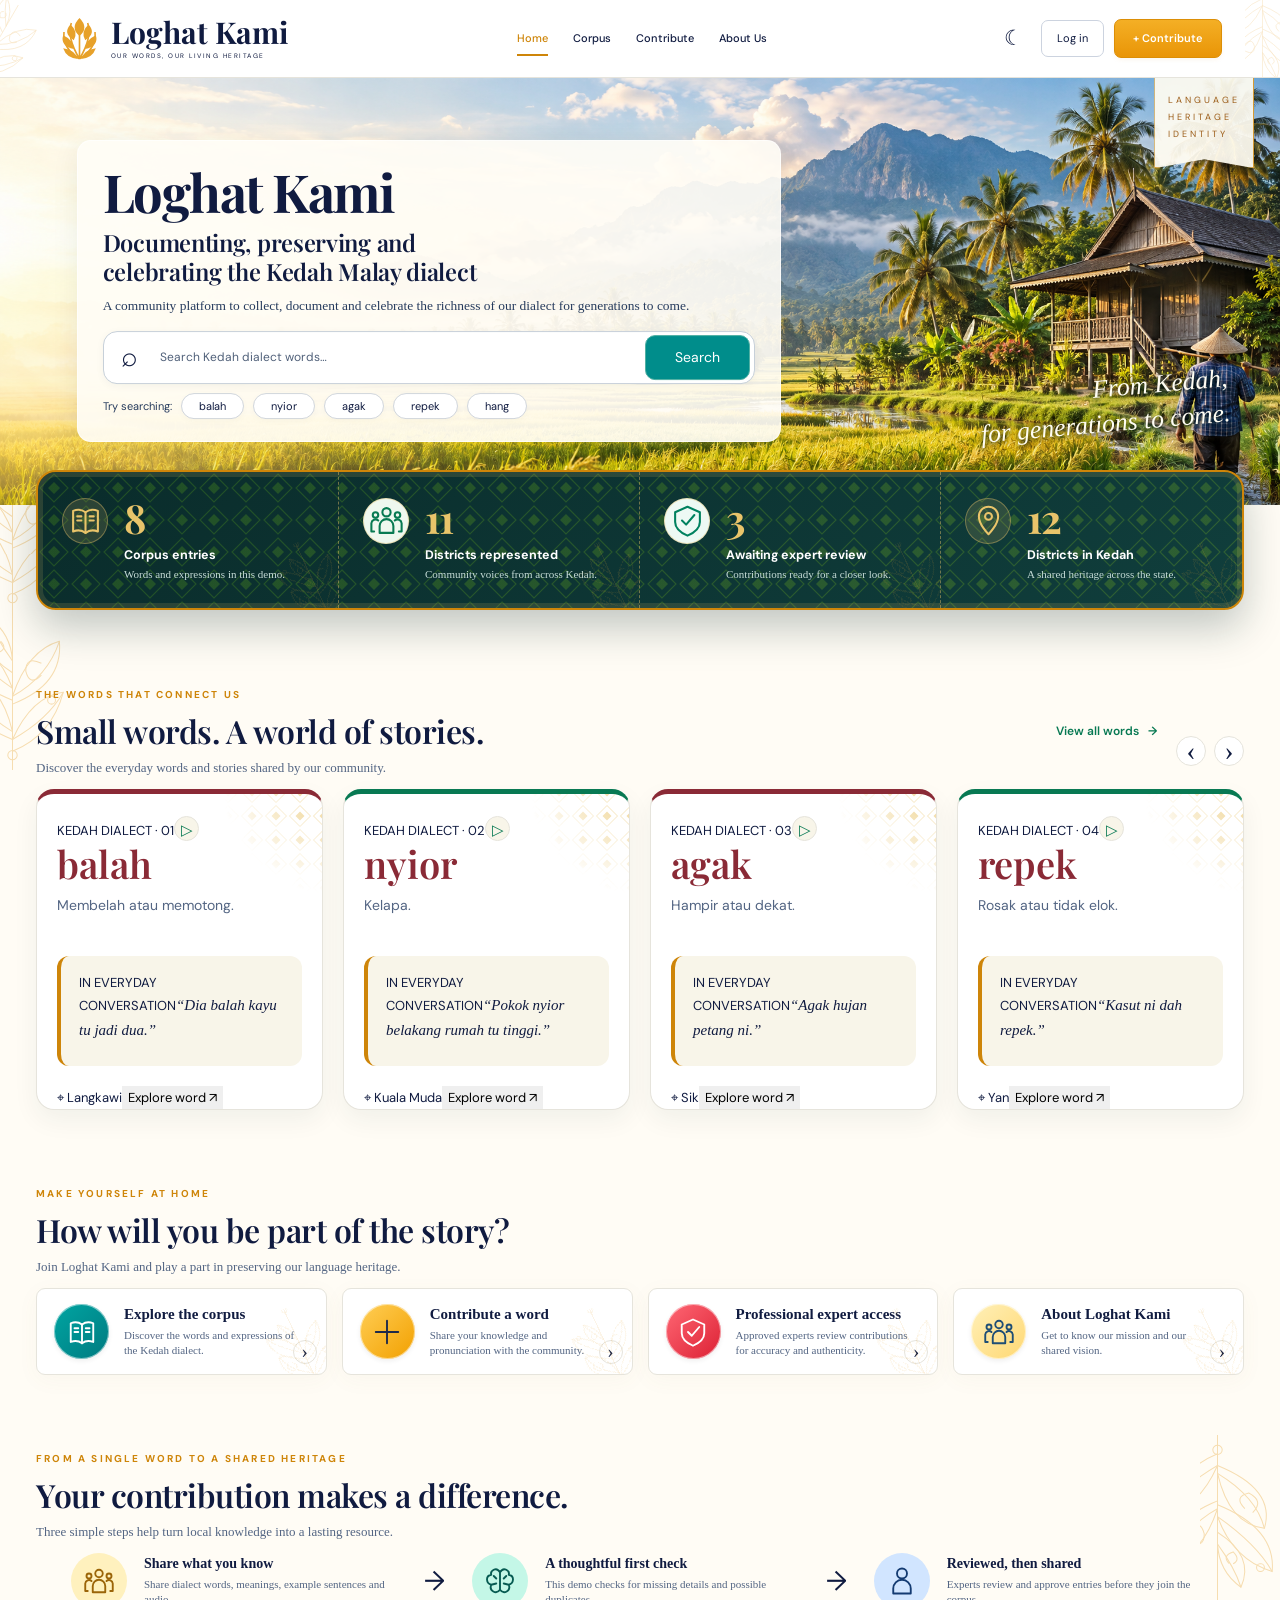
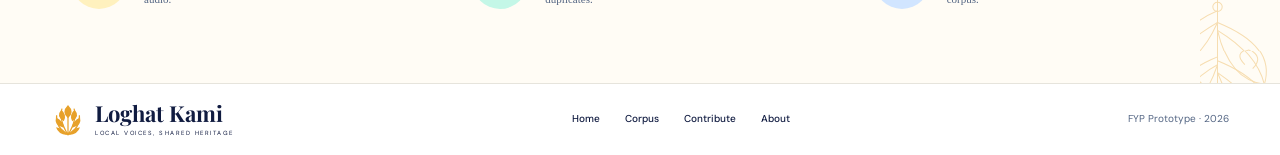
==== commit 9cd09a00: "Add log in,register and professional expert" ====
--- a/loghat-kami/index.html
+++ b/loghat-kami/index.html
@@ -27,7 +27,7 @@
                         d="M25 5Q13 17 25 27Q37 17 25 5M14 13Q4 24 18 32Q24 22 14 13M36 13Q46 24 32 32Q26 22 36 13M5 26Q1 39 18 43Q18 32 5 26M45 26Q49 39 32 43Q32 32 45 26M5 42Q9 54 23 55Q19 44 5 42M45 42Q41 54 27 55Q31 44 45 42"
                         fill="currentColor" />
                 </svg></span><span>Loghat Kami<small>OUR WORDS, OUR LIVING HERITAGE</small></span></a>
-        <nav aria-label="Main navigation"><a href="index.html" aria-current="page">Home</a><a href="corpus.html?q=" class="search-nav">Search</a><a href="corpus.html">Corpus</a><a href="contribute.html">Contribute</a><a href="review.html">Expert Review</a><a href="about.html">About Us</a></nav>
+        <nav aria-label="Main navigation"><a href="index.html" aria-current="page">Home</a><a href="corpus.html">Corpus</a><a href="contribute.html">Contribute</a><a href="about.html">About Us</a></nav>
         <div class="nav-actions"><button id="theme" class="icon-button" aria-label="Toggle colour theme">☀</button><button id="profile" class="outline">Demo access</button><a class="button gold small" href="contribute.html">+
                 Contribute</a></div>
     </header>
@@ -65,7 +65,7 @@
                 <div class="journey-grid">
                     <a class="journey-card" href="corpus.html"><span class="journey-icon teal">▤</span><span><strong>Explore the corpus</strong><small>Discover the words and expressions of the Kedah dialect.</small></span><b aria-hidden="true">›</b></a>
                     <a class="journey-card" href="contribute.html"><span class="journey-icon amber">＋</span><span><strong>Contribute a word</strong><small>Share your knowledge and pronunciation with the community.</small></span><b aria-hidden="true">›</b></a>
-                    <a class="journey-card" href="review.html"><span class="journey-icon red">♧</span><span><strong>Expert review</strong><small>Help review contributions for accuracy and authenticity.</small></span><b aria-hidden="true">›</b></a>
+                    <a class="journey-card" href="expert-login.html"><span class="journey-icon red">♧</span><span><strong>Professional expert access</strong><small>Approved experts review contributions for accuracy and authenticity.</small></span><b aria-hidden="true">›</b></a>
                     <a class="journey-card" href="about.html"><span class="journey-icon cream">♧</span><span><strong>About Loghat Kami</strong><small>Get to know our mission and our shared vision.</small></span><b aria-hidden="true">›</b></a>
                 </div>
             </section>
@@ -100,4 +100,4 @@
     <div id="toast" role="status"></div>
 </body>
 
-</html>+</html>
--- a/loghat-kami/css/style.css
+++ b/loghat-kami/css/style.css
@@ -12,6 +12,7 @@
     --shadow: 0 16px 45px #0002;
     color-scheme: dark
 }
+.profile-signed-in{display:inline-flex;align-items:center;gap:8px}.profile-signed-in .profile-avatar{width:24px;height:24px;font-size:13px}.toolbar{margin-bottom:0}.search-submit{background:var(--gold);color:var(--bg);border-radius:4px;padding:9px 16px;font-weight:600;white-space:nowrap}.toolbar .search{min-width:260px}.toolbar .search-submit{width:auto;margin:0}.toolbar select{margin-top:0}
 
 html[data-theme=light] {
     --bg: #f8f5ed;
@@ -1190,4 +1191,4 @@
     border-left: 1px solid var(--gold);
     opacity: .6;
     pointer-events: none
-}+}
